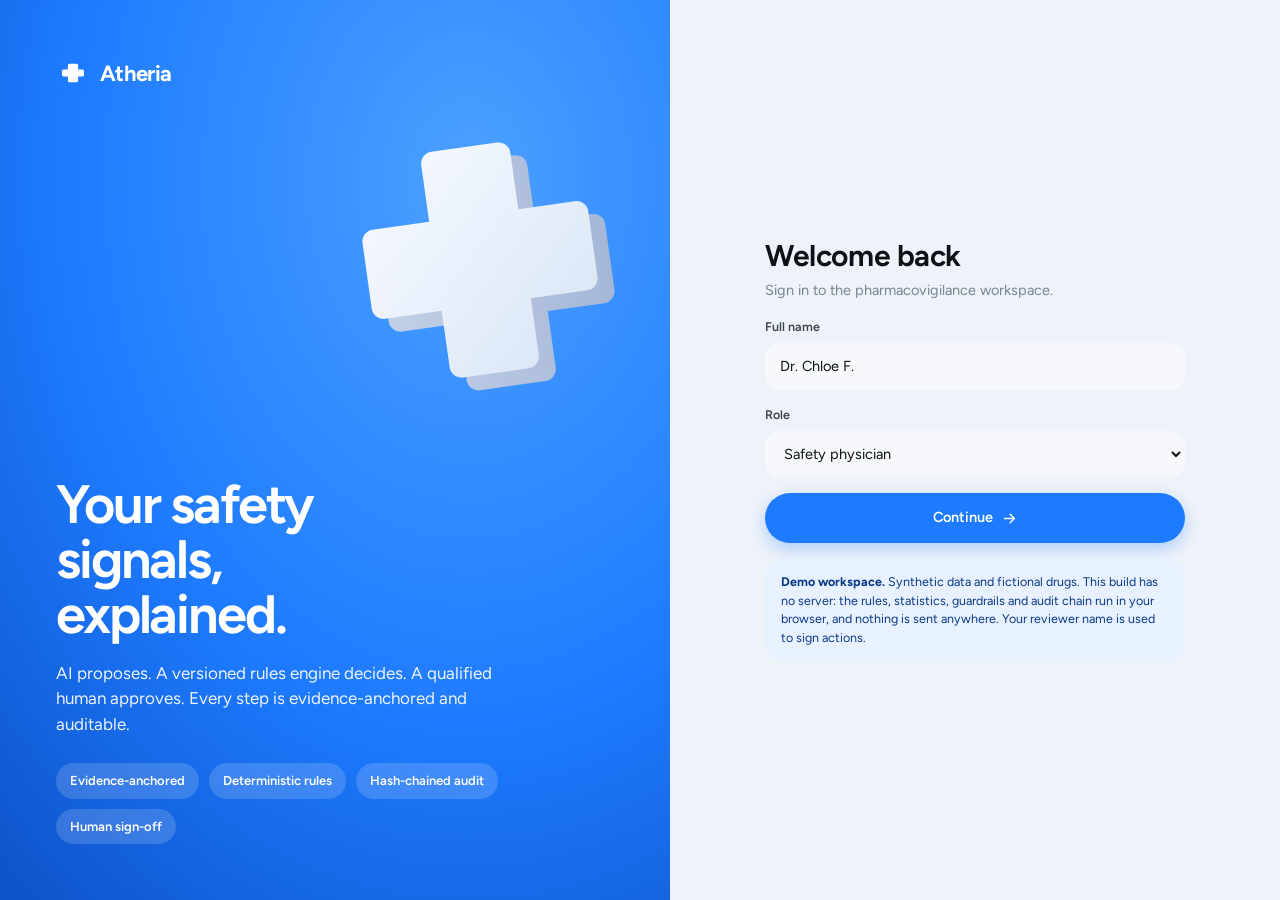
==== atheria-web/index.html @ 3f61b479 "Add files via upload" ====
<!doctype html>
<html lang="en">
<head>
<meta charset="utf-8">
<meta name="viewport" content="width=device-width,initial-scale=1">
<title>Atheria · Pharmacovigilance Intelligence</title>
<meta name="description" content="AI-native pharmacovigilance: ICSR triage and signal investigation where the AI proposes, rules decide and a human approves.">
<link rel="icon" href="data:image/svg+xml,%3Csvg xmlns='http://www.w3.org/2000/svg' viewBox='0 0 40 40'%3E%3Crect width='40' height='40' rx='12' fill='%231E7BFF'/%3E%3Cpath d='M16 9h8a2 2 0 0 1 2 2v5h5a2 2 0 0 1 2 2v4a2 2 0 0 1-2 2h-5v5a2 2 0 0 1-2 2h-8a2 2 0 0 1-2-2v-5H9a2 2 0 0 1-2-2v-4a2 2 0 0 1 2-2h5v-5a2 2 0 0 1 2-2z' fill='%23fff'/%3E%3C/svg%3E">
<link rel="preconnect" href="https://fonts.googleapis.com"><link rel="preconnect" href="https://fonts.gstatic.com" crossorigin>
<link href="https://fonts.googleapis.com/css2?family=Figtree:wght@400;500;600;700&display=swap" rel="stylesheet">
<link rel="stylesheet" href="css/app.css?v=22">
</head>
<body>
<div id="app" aria-live="polite"></div>
<noscript>This application needs JavaScript.</noscript>
<script src="js/data.js?v=22"></script>
<script src="js/meddra_model.js?v=22"></script>
<script src="js/engine.js?v=22"></script>
<script src="js/charts.js?v=22"></script>
<script src="js/core.js?v=22"></script>
<script src="js/views-a.js?v=22"></script>
<script src="js/views-b.js?v=22"></script>
<script src="js/views-simple.js?v=22"></script>
<script>A.start();</script>
</body>
</html>
---- atheria-web/css/app.css ----
/* Atheria web — design system inspired by the healthcare mobile UI: electric blue, soft cards, black pill nav */
:root{
  --blue:#1E7BFF; --blue-2:#0B63E5; --blue-soft:#E8F1FF; --blue-ink:#0A3A85;
  --ink:#0E1116; --ink-2:#3A4150; --mut:#7A8394; --line:#E6EAF1; --bg:#EEF2F9; --card:#fff; --card-2:#F6F8FC;
  --ok:#12A66A; --ok-soft:#E3F7EE; --warn:#E8890C; --warn-soft:#FFF1DC; --bad:#E5483B; --bad-soft:#FDE9E7;
  --violet:#7A5AF8; --violet-soft:#EFEAFF; --teal:#0FA5B8; --teal-soft:#DDF5F8;
  --c-cert:#0E9F6E; --c-prob:#4FC08D; --c-poss:#F5B73B; --c-unl:#E5483B; --c-una:#A5ADBD;
  --r:22px; --r-sm:14px; --sh:0 1px 2px rgba(15,25,50,.04),0 8px 28px rgba(30,60,120,.07);
  --font:'Figtree','Plus Jakarta Sans',ui-sans-serif,system-ui,-apple-system,'Segoe UI',Roboto,sans-serif;
  --mono:ui-monospace,'SF Mono',Menlo,Consolas,monospace;
}
:root[data-theme=dark]{--ink:#EEF2FA;--ink-2:#C2CAD9;--mut:#8D97AB;--line:#262E40;--bg:#0B0F18;--card:#131A28;--card-2:#192236;--blue-soft:#12264A;--blue-ink:#9CC3FF;--ok-soft:#0F3326;--warn-soft:#3A2A0F;--bad-soft:#3A1A17;--violet-soft:#241F4A;--teal-soft:#0D2E35;--sh:0 8px 28px rgba(0,0,0,.35)}
*{box-sizing:border-box;margin:0}
html,body{height:100%}
body{font-family:var(--font);background:var(--bg);color:var(--ink);font-size:14.5px;line-height:1.5;-webkit-font-smoothing:antialiased}
button,input,select,textarea{font:inherit;color:inherit}
a{color:var(--blue);text-decoration:none} a:hover{text-decoration:underline}
h1,h2,h3,h4{font-weight:650;letter-spacing:-.015em;line-height:1.2}
code,.mono{font-family:var(--mono);font-size:.88em}
code{background:var(--card-2);border:1px solid var(--line);padding:1px 6px;border-radius:7px}
.sr{position:absolute;width:1px;height:1px;overflow:hidden;clip:rect(0 0 0 0)}
:focus-visible{outline:2.5px solid var(--blue);outline-offset:2px;border-radius:8px}

/* shell */
.app{display:grid;grid-template-columns:248px 1fr;gap:18px;padding:18px;min-height:100vh}
.side{position:sticky;top:18px;height:calc(100vh - 36px);background:var(--card);border-radius:28px;box-shadow:var(--sh);padding:20px 14px;display:flex;flex-direction:column}
.brand{display:flex;align-items:center;gap:10px;padding:2px 10px 18px;font-size:21px;font-weight:700;letter-spacing:-.03em}
.brand small{font-size:10px;font-weight:700;color:var(--blue);background:var(--blue-soft);padding:2px 7px;border-radius:99px;letter-spacing:.04em}
.nav{display:flex;flex-direction:column;gap:3px;overflow:auto;flex:1}
.nav .grp{font-size:11px;text-transform:uppercase;letter-spacing:.08em;color:var(--mut);font-weight:650;padding:14px 12px 5px}
.nav a{display:flex;align-items:center;gap:11px;padding:10px 12px;border-radius:999px;color:var(--ink-2);font-weight:550;text-decoration:none;transition:.15s}
.nav a svg{width:19px;height:19px;flex:none;stroke:currentColor;fill:none;stroke-width:1.8;stroke-linecap:round;stroke-linejoin:round}
.nav a:hover{background:var(--card-2)}
.nav a.on{background:#0E1116;color:#fff;box-shadow:0 6px 16px rgba(14,17,22,.25)}
:root[data-theme=dark] .nav a.on{background:var(--blue);}
.nav .cnt{margin-left:auto;font-size:11px;background:var(--blue);color:#fff;border-radius:99px;padding:1px 7px;font-weight:700}
.nav a.on .cnt{background:#fff;color:#0E1116}
.me{margin-top:10px;border-top:1px solid var(--line);padding:14px 8px 2px;display:flex;align-items:center;gap:10px}
.av{width:38px;height:38px;border-radius:50%;background:linear-gradient(135deg,#6FB0FF,#1E7BFF);color:#fff;display:grid;place-items:center;font-weight:700;flex:none}
.me b{display:block;font-size:13.5px}.me span{font-size:12px;color:var(--mut)}
.main{min-width:0;padding:6px 6px 60px}
.top{display:flex;align-items:flex-start;justify-content:space-between;gap:16px;margin:4px 0 22px;flex-wrap:wrap}
.top h1{font-size:34px;letter-spacing:-.03em}
.top p{color:var(--mut);margin-top:6px;max-width:70ch}
.top .acts{display:flex;gap:10px;align-items:center;flex-wrap:wrap}
.crumbs{font-size:13px;color:var(--mut);margin-bottom:8px}.crumbs a{color:var(--mut)}.crumbs a:hover{color:var(--blue)}
.iconbtn{width:46px;height:46px;border-radius:50%;background:var(--card);border:1px solid var(--line);display:grid;place-items:center;cursor:pointer;box-shadow:var(--sh)}
.iconbtn svg{width:20px;height:20px;stroke:var(--ink);fill:none;stroke-width:1.8;stroke-linecap:round}

/* surfaces */
.card{background:var(--card);border-radius:var(--r);box-shadow:var(--sh);padding:22px}
.card.flat{box-shadow:none;border:1px solid var(--line)}
.card h3{font-size:17px}.card .sub{color:var(--mut);font-size:13px;margin-top:3px}
.card .hd{display:flex;justify-content:space-between;align-items:flex-start;gap:12px;margin-bottom:16px}
.grid{display:grid;gap:18px}.g2{grid-template-columns:repeat(2,minmax(0,1fr))}.g3{grid-template-columns:repeat(3,minmax(0,1fr))}.g4{grid-template-columns:repeat(4,minmax(0,1fr))}
.g-7-5{grid-template-columns:minmax(0,7fr) minmax(0,5fr)}.g-5-7{grid-template-columns:minmax(0,5fr) minmax(0,7fr)}.g-8-4{grid-template-columns:minmax(0,8fr) minmax(0,4fr)}
.mt{margin-top:18px}.row{display:flex;gap:10px;align-items:center;flex-wrap:wrap}.sp{flex:1}
.hero{background:radial-gradient(120% 140% at 85% 0%,#4CA0FF 0%,#1E7BFF 45%,#0B52D1 100%);color:#fff;border-radius:30px;padding:30px 32px;position:relative;overflow:hidden;min-height:210px;display:flex;align-items:center;justify-content:space-between;gap:20px}
.hero h2{font-size:34px;letter-spacing:-.03em;max-width:15ch}.hero p{opacity:.9;margin-top:10px;max-width:46ch}
.hero .cross{width:200px;height:200px;flex:none;filter:drop-shadow(0 22px 24px rgba(0,30,110,.35));margin-right:10px}
.hero::before{content:"";position:absolute;right:-60px;top:-60px;width:360px;height:360px;border-radius:50%;background:rgba(255,255,255,.08)}
.hero::after{content:"";position:absolute;right:30px;top:30px;width:220px;height:220px;border-radius:50%;background:rgba(255,255,255,.07)}
.hero>*{position:relative;z-index:1}

/* controls */
.btn{display:inline-flex;align-items:center;gap:8px;border:0;border-radius:999px;padding:11px 20px;font-weight:600;cursor:pointer;background:var(--blue);color:#fff;transition:.15s;text-decoration:none;box-shadow:0 6px 16px rgba(30,123,255,.3)}
.btn:hover{background:var(--blue-2);text-decoration:none}.btn:disabled{opacity:.5;cursor:not-allowed;box-shadow:none}
.btn.dark{background:#0E1116;color:#fff;box-shadow:0 6px 16px rgba(14,17,22,.25)}
.btn.ghost{background:var(--card);color:var(--ink);border:1px solid var(--line);box-shadow:none}.btn.ghost:hover{background:var(--card-2)}
.btn.white{background:#fff;color:var(--ink);box-shadow:none}
.btn.sm{padding:7px 14px;font-size:13px}.btn.danger{background:var(--bad);box-shadow:none}
.btn svg{width:17px;height:17px;stroke:currentColor;fill:none;stroke-width:2;stroke-linecap:round;stroke-linejoin:round}
.chip{display:inline-flex;align-items:center;gap:6px;border-radius:999px;padding:7px 14px;font-weight:550;font-size:13px;background:var(--card);border:1px solid var(--line);cursor:pointer;color:var(--ink-2);transition:.15s}
.chip:hover{border-color:var(--blue);color:var(--blue)}.chip.on{background:var(--blue);color:#fff;border-color:var(--blue)}
.field{display:flex;flex-direction:column;gap:6px}.field label{font-size:12.5px;font-weight:600;color:var(--ink-2)}
.field input,.field select,.field textarea,.input{background:var(--card-2);border:1.5px solid transparent;border-radius:14px;padding:12px 14px;outline:none;transition:.15s;width:100%}
.field input:focus,.field select:focus,.field textarea:focus,.input:focus{border-color:var(--blue);background:var(--card)}
textarea{resize:vertical;min-height:110px}
.badge{display:inline-flex;align-items:center;gap:5px;border-radius:999px;padding:3px 10px;font-size:12px;font-weight:650;white-space:nowrap}
.badge svg{width:13px;height:13px;flex:none;stroke:currentColor;fill:none;stroke-width:2;stroke-linecap:round;stroke-linejoin:round}
.b-ok{background:var(--ok-soft);color:var(--ok)}.b-warn{background:var(--warn-soft);color:var(--warn)}.b-bad{background:var(--bad-soft);color:var(--bad)}.b-info{background:var(--blue-soft);color:var(--blue)}.b-mut{background:var(--card-2);color:var(--mut)}.b-vio{background:var(--violet-soft);color:var(--violet)}.b-teal{background:var(--teal-soft);color:var(--teal)}
.dot{width:9px;height:9px;border-radius:50%;display:inline-block;flex:none}
.seg{display:inline-flex;background:var(--card-2);border-radius:999px;padding:4px;gap:2px}
.seg button{display:inline-flex;align-items:center;gap:6px;border:0;background:none;border-radius:999px;padding:7px 15px;font-weight:600;color:var(--mut);cursor:pointer;font-size:13px}.seg button.on{background:var(--card);color:var(--ink);box-shadow:0 2px 8px rgba(0,0,0,.08)}
.seg button svg{stroke:currentColor;fill:none;stroke-width:2;flex:none}

/* KPI */
.kpi{position:relative;overflow:hidden}.kpi .lb{font-size:13px;color:var(--mut);font-weight:550}.kpi .v{font-size:36px;font-weight:700;letter-spacing:-.03em;margin:4px 0 2px;font-variant-numeric:tabular-nums}.kpi .ft{font-size:12.5px;color:var(--mut)}
.kpi .ico{position:absolute;right:16px;top:16px;width:40px;height:40px;border-radius:14px;display:grid;place-items:center}
.kpi .ico svg{width:20px;height:20px;stroke:currentColor;fill:none;stroke-width:1.9;stroke-linecap:round;stroke-linejoin:round}
.kpi .spark{position:absolute;right:0;bottom:0;opacity:.9}
.kpi.tab{cursor:pointer;text-align:left;border:none;font:inherit;color:inherit;width:100%;background:var(--card);border-radius:var(--r);transition:box-shadow .15s,transform .1s;box-shadow:var(--sh)}
.kpi.tab:hover{transform:translateY(-1px)}
.kpi.tab.on{box-shadow:0 0 0 2.5px var(--blue),var(--sh)}
.kpi.tab .arrow{position:absolute;right:16px;bottom:16px;opacity:.5;width:16px;height:16px;stroke:var(--mut);fill:none;stroke-width:2}
/* lists */
.list{display:flex;flex-direction:column;gap:10px}
.item{display:block;background:var(--card-2);border-radius:18px;padding:14px 16px;cursor:pointer;border:1.5px solid transparent;transition:.15s;color:inherit;text-decoration:none}
.item:hover{border-color:var(--blue-soft);background:var(--card);box-shadow:var(--sh);text-decoration:none}.item.sel{border-color:var(--blue);background:var(--card)}
.item .t{font-size:13.5px;color:var(--ink);display:-webkit-box;-webkit-line-clamp:2;-webkit-box-orient:vertical;overflow:hidden;margin-top:6px}
.item .m{font-size:12px;color:var(--mut);margin-top:6px;display:flex;gap:10px;align-items:center;flex-wrap:wrap}
table{width:100%;border-collapse:collapse}th{font-size:12px;text-transform:uppercase;letter-spacing:.06em;color:var(--mut);text-align:left;padding:10px 12px;font-weight:650;white-space:nowrap}
td{padding:12px;border-top:1px solid var(--line);vertical-align:middle}tr.click{cursor:pointer}tr.click:hover td{background:var(--card-2)}
.num{font-variant-numeric:tabular-nums;text-align:right}
.scroll{overflow:auto}
/* source text + highlight */
.src{background:var(--card-2);border-radius:16px;padding:16px 18px;line-height:1.85;white-space:pre-wrap;font-size:14.5px}
mark{border-radius:6px;padding:2px 3px;color:inherit;cursor:pointer;box-decoration-break:clone;-webkit-box-decoration-break:clone}
mark.h-onset{background:#CFE3FF}mark.h-temporal{background:#CFE3FF}mark.h-dech{background:#C9F0DD}mark.h-rech{background:#B8E8F0}mark.h-alt{background:#FFD9A8}mark.h-exc{background:#E3E7EF}
mark.h-patient{background:#E0D6FF}mark.h-reporter{background:#CFE3FF}mark.h-product{background:#C9F0DD}mark.h-ae{background:#FFD3CE}
mark.h-med{background:#FFEFA8}
mark.flash{outline:3px solid var(--blue);animation:fl 1.4s}@keyframes fl{0%,60%{outline-color:var(--blue)}100%{outline-color:transparent}}
:root[data-theme=dark] mark{color:#0E1116}
.legend{display:flex;gap:14px;flex-wrap:wrap;font-size:12.5px;color:var(--ink-2)}.legend i{display:inline-block;width:11px;height:11px;border-radius:4px;margin-right:6px;vertical-align:-1px}
/* criteria */
.crit{display:flex;gap:12px;align-items:flex-start;background:var(--card-2);border-radius:16px;padding:14px}
.crit .ic{width:36px;height:36px;border-radius:12px;display:grid;place-items:center;flex:none;font-weight:800}
.crit.y .ic{background:var(--ok-soft);color:var(--ok)}.crit.n .ic{background:var(--bad-soft);color:var(--bad)}
.crit .q{font-size:13px;color:var(--ink-2);margin-top:4px;cursor:pointer;border-left:3px solid var(--blue-soft);padding-left:9px}.crit .q:hover{border-color:var(--blue)}
.fact{background:var(--card-2);border-radius:18px;padding:16px}.fact .k{font-size:12px;text-transform:uppercase;letter-spacing:.06em;color:var(--mut);font-weight:650}.fact .val{font-size:22px;font-weight:700;margin:4px 0}
.fact .q{font-size:13px;color:var(--ink-2);border-left:3px solid var(--blue);padding-left:9px;margin-top:8px;cursor:pointer}
.bar{height:9px;border-radius:99px;background:var(--card-2);overflow:hidden}.bar>i{display:block;height:100%;border-radius:99px;background:var(--blue)}
.callout{border-radius:18px;padding:14px 16px;font-size:13.5px}.callout.info{background:var(--blue-soft);color:var(--blue-ink)}.callout.warn{background:var(--warn-soft);color:#8A4E00}.callout.ok{background:var(--ok-soft);color:#0B6B43}.callout.bad{background:var(--bad-soft);color:#9A2A20}
:root[data-theme=dark] .callout.warn{color:#FFC983}:root[data-theme=dark] .callout.ok{color:#8BE3B9}:root[data-theme=dark] .callout.bad{color:#FFB2AB}
.empty{text-align:center;padding:34px 10px;color:var(--mut)}.empty b{display:block;color:var(--ink);font-size:16px;margin-bottom:4px}
/* chart bits */
svg text{font-family:var(--font)}
.chart{width:100%;height:auto;display:block;overflow:visible}
.ax{fill:var(--mut);font-size:11px}.axl{stroke:var(--line)}
.tip{position:fixed;z-index:99;background:#0E1116;color:#fff;border-radius:12px;padding:8px 12px;font-size:12.5px;pointer-events:none;box-shadow:0 10px 30px rgba(0,0,0,.3);max-width:260px}
/* flow / pipeline */
.flow{display:flex;gap:0;align-items:stretch;flex-wrap:wrap}
.flow .st{flex:1;min-width:150px;background:var(--card-2);border-radius:18px;padding:14px 16px;position:relative;margin-right:22px}
.flow .st:last-child{margin-right:0}
.flow .st::after{content:"";position:absolute;right:-17px;top:50%;width:12px;height:12px;border-top:2.5px solid var(--blue);border-right:2.5px solid var(--blue);transform:translateY(-50%) rotate(45deg)}
.flow .st:last-child::after{display:none}
.flow .st b{display:block;font-size:13.5px}.flow .st span{font-size:12px;color:var(--mut)}
.flow .st .who{display:inline-block;margin-bottom:8px}
.flow .st.on{background:var(--blue-soft)}.flow .st.done{background:var(--ok-soft)}
.steps{display:flex;gap:8px;flex-wrap:wrap}.steps .s{flex:1;min-width:120px;padding:10px 12px;border-radius:14px;background:var(--card-2);font-size:12.5px;color:var(--mut);font-weight:600;position:relative;overflow:hidden}
.steps .s.on{color:var(--blue);background:var(--blue-soft)}.steps .s.done{color:var(--ok);background:var(--ok-soft)}
.chain{display:flex;gap:6px;flex-wrap:wrap;margin-top:6px}.chain i{width:16px;height:16px;border-radius:5px;background:var(--ok);display:block;transition:.25s;cursor:default}.chain i.bad{background:var(--bad)}.chain i.pend{background:var(--line)}.chain i.new{background:var(--blue)}
.tl{position:relative;padding-left:26px}.tl::before{content:"";position:absolute;left:8px;top:6px;bottom:6px;width:2px;background:var(--line)}
.tl .e{position:relative;padding:0 0 16px}.tl .e::before{content:"";position:absolute;left:-23px;top:5px;width:12px;height:12px;border-radius:50%;background:var(--blue);border:3px solid var(--card)}
.tl .e.ok::before{background:var(--ok)}.tl .e.w::before{background:var(--warn)}.tl .e.h::before{background:var(--violet)}
.drop{border:2px dashed var(--line);border-radius:18px;padding:22px;text-align:center;color:var(--mut)}
.toast{position:fixed;bottom:24px;left:50%;transform:translateX(-50%);background:#0E1116;color:#fff;padding:12px 20px;border-radius:999px;z-index:100;font-weight:550;box-shadow:0 14px 40px rgba(0,0,0,.35);animation:up .25s}
@keyframes up{from{opacity:0;transform:translate(-50%,12px)}}
.spin{width:18px;height:18px;border:3px solid rgba(255,255,255,.4);border-top-color:#fff;border-radius:50%;animation:sp .7s linear infinite;display:inline-block}.spin.b{border-color:var(--blue-soft);border-top-color:var(--blue)}@keyframes sp{to{transform:rotate(360deg)}}
.fade{animation:fd .25s}@keyframes fd{from{opacity:0;transform:translateY(6px)}}
.sticky-r{position:sticky;top:18px;align-self:start}
.help{display:inline-grid;place-items:center;width:17px;height:17px;border-radius:50%;background:var(--card-2);color:var(--mut);font-size:11px;font-weight:700;cursor:help;border:1px solid var(--line)}
details.card summary{cursor:pointer;font-weight:650;list-style:none}details.card summary::-webkit-details-marker{display:none}
.lock{display:flex;align-items:center;gap:8px;font-size:12px;color:var(--mut);margin-top:10px}
/* login */
.login{min-height:100vh;display:grid;grid-template-columns:1.1fr 1fr}
.login .l{background:radial-gradient(120% 120% at 70% 20%,#4CA0FF,#1E7BFF 50%,#0846B8);color:#fff;padding:56px;display:flex;flex-direction:column;justify-content:space-between;position:relative;overflow:hidden}
.login .l h1{font-size:54px;letter-spacing:-.04em;max-width:11ch;line-height:1.02}
.login .r{display:grid;place-items:center;padding:30px}.login form{width:min(420px,100%);display:flex;flex-direction:column;gap:16px}
.login .pillrow{display:flex;gap:10px;flex-wrap:wrap}.login .pillrow span{background:rgba(255,255,255,.16);border-radius:99px;padding:8px 14px;font-weight:600;font-size:13px;backdrop-filter:blur(6px)}
/* responsive */
@media (max-width:1100px){.g4{grid-template-columns:repeat(2,1fr)}.g-7-5,.g-5-7,.g-8-4{grid-template-columns:1fr}.g3{grid-template-columns:1fr 1fr}}
@media (max-width:860px){.app{grid-template-columns:1fr;padding:12px}.side{position:fixed;left:12px;right:12px;bottom:12px;top:auto;height:auto;flex-direction:row;padding:8px;border-radius:999px;z-index:50;background:#0E1116}
 .side .brand,.side .me,.nav .grp{display:none}.nav{flex-direction:row;justify-content:space-around;overflow:visible}.nav a{padding:10px;color:#9AA3B5}.nav a span{display:none}.nav a.on{background:#fff;color:#0E1116}.nav a.on span{display:inline}
 .nav a.hm{display:none}.g2,.g3,.g4{grid-template-columns:1fr}.top h1{font-size:27px}.hero .cross{display:none}.login{grid-template-columns:1fr}.login .l{display:none}.main{padding-bottom:110px}}
@media (prefers-reduced-motion:reduce){*{animation:none!important;transition:none!important}}
@media print{.side,.acts,.btn{display:none!important}.app{display:block}}

/* simple mode */
.kid{display:flex;gap:14px;align-items:center;background:#FFF7D6;color:#5C4500;border-radius:22px;padding:14px 20px;margin-bottom:18px;font-size:16px;font-weight:550}
.kid .em{font-size:34px;line-height:1}
:root[data-theme=dark] .kid{background:#3A3210;color:#FFE9A0}
.pd{display:inline-grid;place-items:center;width:30px;height:30px;border-radius:50%;margin:3px;font-size:15px;color:#fff;text-decoration:none;font-weight:700;transition:.15s}.pd:hover{transform:scale(1.25);text-decoration:none}
.pd.s{width:18px;height:18px;margin:2px;font-size:0}
.big{font-size:30px;font-weight:750;letter-spacing:-.03em;line-height:1.15}
.verdict{border-radius:26px;padding:26px 28px;color:#fff;display:flex;gap:20px;align-items:center}
.verdict .em{font-size:64px;line-height:1}.verdict.g{background:linear-gradient(135deg,#17B978,#0E9F6E)}.verdict.r{background:linear-gradient(135deg,#F0645A,#D63A2E)}.verdict.y{background:linear-gradient(135deg,#F7B63B,#E8890C)}.verdict.n{background:linear-gradient(135deg,#9AA4B8,#6F7A90)}
.steps5{display:grid;grid-template-columns:repeat(5,1fr);gap:12px}.steps5 .s5{background:var(--card-2);border-radius:22px;padding:18px 12px;text-align:center}.steps5 .s5 .em{font-size:40px}.steps5 .s5 b{display:block;margin-top:6px;font-size:16px}.steps5 .s5 span{font-size:13px;color:var(--mut)}
.scard{display:flex;gap:16px;align-items:center;background:var(--card-2);border-radius:22px;padding:16px 18px;text-decoration:none;color:inherit;border:2px solid transparent;transition:.15s}.scard:hover{border-color:var(--blue);text-decoration:none;background:var(--card)}.scard .em{font-size:42px}
.ruler{height:34px;border-radius:99px;background:var(--card-2);overflow:hidden;position:relative}.ruler i{display:flex;align-items:center;height:100%;padding-left:14px;color:#fff;font-weight:700;border-radius:99px;min-width:48px}
.check{display:flex;gap:14px;align-items:flex-start;padding:14px 16px;border-radius:18px;background:var(--card-2)}.check .tick{width:32px;height:32px;border-radius:50%;display:grid;place-items:center;flex:none;font-weight:800;color:#fff}.check.ok .tick{background:var(--ok)}.check.warn .tick{background:var(--warn)}
@media (max-width:860px){.steps5{grid-template-columns:1fr 1fr}.verdict{flex-direction:column;text-align:center}}
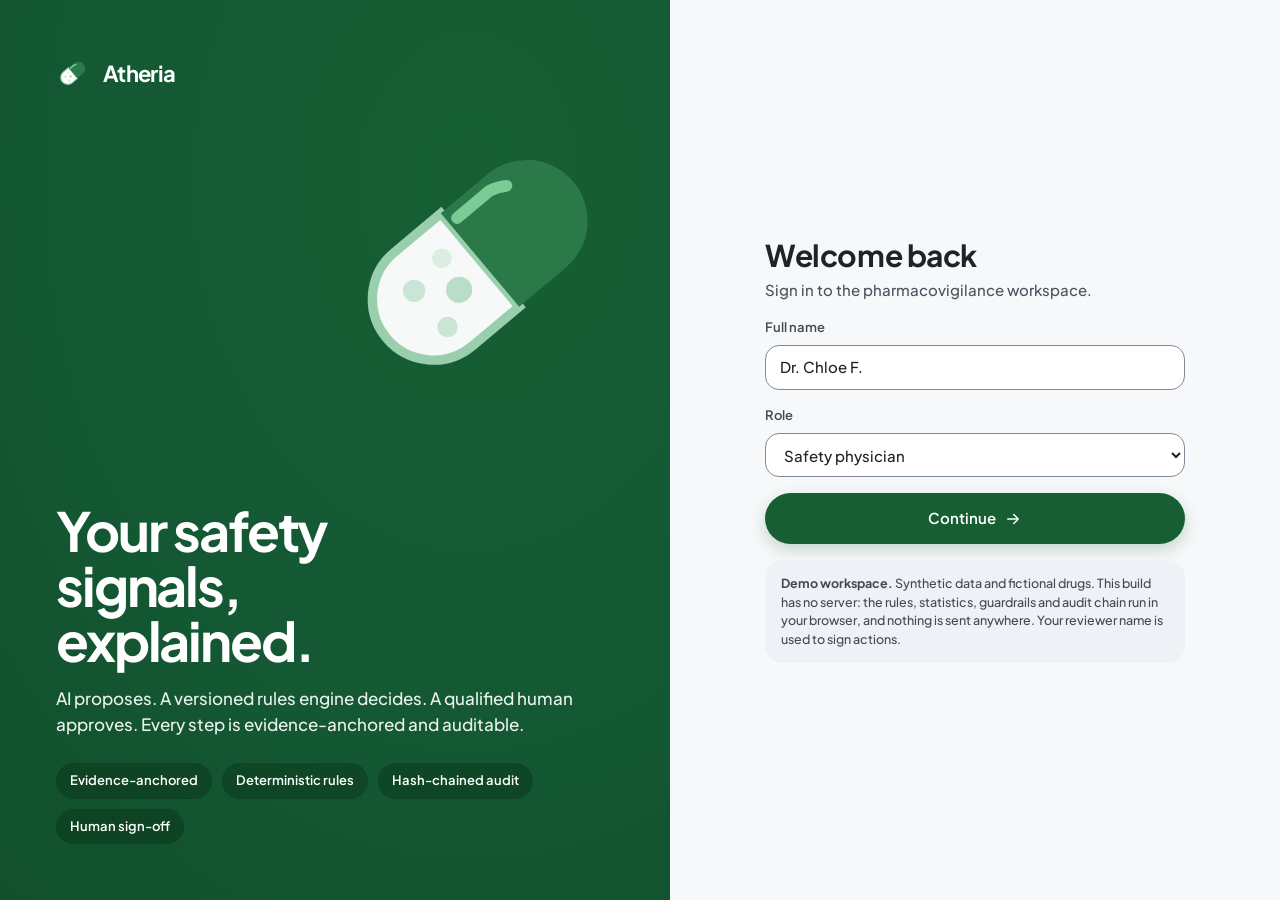
==== commit e3df6ba8: "Add files via upload" ====
--- a/atheria-web/index.html
+++ b/atheria-web/index.html
@@ -5,22 +5,22 @@
 <meta name="viewport" content="width=device-width,initial-scale=1">
 <title>Atheria · Pharmacovigilance Intelligence</title>
 <meta name="description" content="AI-native pharmacovigilance: ICSR triage and signal investigation where the AI proposes, rules decide and a human approves.">
-<link rel="icon" href="data:image/svg+xml,%3Csvg xmlns='http://www.w3.org/2000/svg' viewBox='0 0 40 40'%3E%3Crect width='40' height='40' rx='12' fill='%231E7BFF'/%3E%3Cpath d='M16 9h8a2 2 0 0 1 2 2v5h5a2 2 0 0 1 2 2v4a2 2 0 0 1-2 2h-5v5a2 2 0 0 1-2 2h-8a2 2 0 0 1-2-2v-5H9a2 2 0 0 1-2-2v-4a2 2 0 0 1 2-2h5v-5a2 2 0 0 1 2-2z' fill='%23fff'/%3E%3C/svg%3E">
+<link rel="icon" href="data:image/svg+xml,%3Csvg xmlns='http://www.w3.org/2000/svg' viewBox='0 0 64 64'%3E%3Cg transform='rotate(-40 32 32)'%3E%3Cpath d='M32 19H19a13 13 0 000 26h13z' fill='%23fff' stroke='%239fd3b1' stroke-width='2'/%3E%3Cpath d='M32 19h13a13 13 0 010 26H32z' fill='%232c7a49'/%3E%3C/g%3E%3C/svg%3E">
 <link rel="preconnect" href="https://fonts.googleapis.com"><link rel="preconnect" href="https://fonts.gstatic.com" crossorigin>
-<link href="https://fonts.googleapis.com/css2?family=Figtree:wght@400;500;600;700&display=swap" rel="stylesheet">
-<link rel="stylesheet" href="css/app.css?v=22">
+<link href="https://fonts.googleapis.com/css2?family=Plus+Jakarta+Sans:wght@400;500;600;700;800&display=swap" rel="stylesheet">
+<link rel="stylesheet" href="css/app.css?v=59">
 </head>
 <body>
 <div id="app" aria-live="polite"></div>
 <noscript>This application needs JavaScript.</noscript>
-<script src="js/data.js?v=22"></script>
-<script src="js/meddra_model.js?v=22"></script>
-<script src="js/engine.js?v=22"></script>
-<script src="js/charts.js?v=22"></script>
-<script src="js/core.js?v=22"></script>
-<script src="js/views-a.js?v=22"></script>
-<script src="js/views-b.js?v=22"></script>
-<script src="js/views-simple.js?v=22"></script>
+<script src="js/data.js?v=59"></script>
+<script src="js/meddra_model.js?v=59"></script>
+<script src="js/engine.js?v=59"></script>
+<script src="js/charts.js?v=59"></script>
+<script src="js/core.js?v=59"></script>
+<script src="js/views-a.js?v=59"></script>
+<script src="js/views-b.js?v=59"></script>
+<script src="js/views-simple.js?v=59"></script>
 <script>A.start();</script>
 </body>
 </html>
--- a/atheria-web/css/app.css
+++ b/atheria-web/css/app.css
@@ -1,133 +1,185 @@
-/* Atheria web — design system inspired by the healthcare mobile UI: electric blue, soft cards, black pill nav */
+/* Atheria web — design layer from design-guidelines/DESIGN-GUIDELINES.md: green = people, rules and non-AI; violet = AI only.
+   Variable names are Atheria's own; only their values follow the guideline tokens. */
 :root{
-  --blue:#1E7BFF; --blue-2:#0B63E5; --blue-soft:#E8F1FF; --blue-ink:#0A3A85;
-  --ink:#0E1116; --ink-2:#3A4150; --mut:#7A8394; --line:#E6EAF1; --bg:#EEF2F9; --card:#fff; --card-2:#F6F8FC;
-  --ok:#12A66A; --ok-soft:#E3F7EE; --warn:#E8890C; --warn-soft:#FFF1DC; --bad:#E5483B; --bad-soft:#FDE9E7;
-  --violet:#7A5AF8; --violet-soft:#EFEAFF; --teal:#0FA5B8; --teal-soft:#DDF5F8;
-  --c-cert:#0E9F6E; --c-prob:#4FC08D; --c-poss:#F5B73B; --c-unl:#E5483B; --c-una:#A5ADBD;
-  --r:22px; --r-sm:14px; --sh:0 1px 2px rgba(15,25,50,.04),0 8px 28px rgba(30,60,120,.07);
-  --font:'Figtree','Plus Jakarta Sans',ui-sans-serif,system-ui,-apple-system,'Segoe UI',Roboto,sans-serif;
+  --blue:#175f33; --blue-2:#104e28; --on-blue:#fff; --blue-soft:#dcf1e3; --blue-ink:#104e28;
+  --ink:#1f2328; --ink-2:#424a53; --mut:#4b535d; --line:#d1d9e0; --border:#818b98; --bg:#f6f8fa; --bg-2:#f6f8fa; --card:#fff; --card-2:#f6f8fa;
+  /* role colours: green = success, yellow = inconclusive, red = adverse, violet = AI. Bright value for marks and fills, -ink for text (AAA) */
+  --ok:#1a7f37; --ok-ink:#104e28; --ok-soft:#dafbe1;--ok-bar:#4ac26b; --warn:#b58407; --warn-ink:#6a4400; --warn-soft:#fff8c5; --bad:#cf222e; --bad-ink:#8e0e1c; --bad-soft:#ffebe9;
+  --violet:#4b2fb0; --violet-ink:#4b2fb0; --violet-soft:#efebff; --ai-grad:linear-gradient(135deg,#5b34d1,#4b2fb0); --teal:#0b5059; --teal-ink:#0b5059; --teal-soft:#e3f4f5; --slate:#4a5a70; --slate-ink:#3a4656; --slate-soft:#eef1f5;
+  --accent:#4fb36b; /* decoration only: fills and glows, never text */
+  /* causality (WHO-UMC): drug-caused = adverse red, uncertain = yellow, unlikely = neutral. --c-una stays the plain neutral grey */
+  --c-cert:#cf222e; --c-prob:#e5534b; --c-poss:#b58407; --c-unas:#9a6700; --c-unl:#818b98; --c-una:#A5ADBD;
+  --r:26px; --r-sm:14px; --sh:0 1px 2px rgba(31,35,40,.04),0 1px 0 rgba(31,35,40,.02),0 8px 24px rgba(66,74,83,.06);
+  --gap:21px; --pad:21px; --margin:34px;
+  --font:'Plus Jakarta Sans',ui-sans-serif,system-ui,-apple-system,'Segoe UI',Roboto,sans-serif;
   --mono:ui-monospace,'SF Mono',Menlo,Consolas,monospace;
 }
-:root[data-theme=dark]{--ink:#EEF2FA;--ink-2:#C2CAD9;--mut:#8D97AB;--line:#262E40;--bg:#0B0F18;--card:#131A28;--card-2:#192236;--blue-soft:#12264A;--blue-ink:#9CC3FF;--ok-soft:#0F3326;--warn-soft:#3A2A0F;--bad-soft:#3A1A17;--violet-soft:#241F4A;--teal-soft:#0D2E35;--sh:0 8px 28px rgba(0,0,0,.35)}
+:root[data-theme=dark]{--blue:#9fe0b5;--blue-2:#bdebcc;--on-blue:#0d1117;--ink:#e6edf3;--ink-2:#c9d1d9;--mut:#b1bac4;--line:#30363d;--border:#656c76;--bg:#0d1117;--bg-2:#0d1117;--card:#161b22;--card-2:#21262d;--blue-soft:#163a25;--blue-ink:#9fe0b5;--ok:#3fb950;--ok-ink:#7ee2a0;--ok-soft:#12261e;--ok-bar:#2ea043;--warn:#d29922;--warn-ink:#f2cc60;--warn-soft:#2e2410;--bad:#f85149;--bad-ink:#ffa198;--bad-soft:#3a1a1d;--violet:#c9bcff;--violet-ink:#c9bcff;--violet-soft:#241f4a;--teal:#7fd6df;--teal-ink:#7fd6df;--c-cert:#f85149;--c-prob:#ff7b72;--c-poss:#d29922;--c-unas:#bb8009;--c-unl:#8b949e;--teal-soft:#0d2e35;--slate:#b7c3d6;--slate-ink:#b7c3d6;--slate-soft:#21262d;--sh:0 8px 28px rgba(0,0,0,.35)}
+@media (max-width:1099px){:root{--margin:21px}}
+@media (max-width:599px){:root{--gap:13px}}
 *{box-sizing:border-box;margin:0}
 html,body{height:100%}
-body{font-family:var(--font);background:var(--bg);color:var(--ink);font-size:14.5px;line-height:1.5;-webkit-font-smoothing:antialiased}
+body{font-family:var(--font);background:var(--bg);color:var(--ink);font-size:15px;font-weight:500;line-height:1.5;-webkit-font-smoothing:antialiased}
 button,input,select,textarea{font:inherit;color:inherit}
-a{color:var(--blue);text-decoration:none} a:hover{text-decoration:underline}
-h1,h2,h3,h4{font-weight:650;letter-spacing:-.015em;line-height:1.2}
+a{color:var(--blue-ink);text-decoration:none;text-underline-offset:3px} a:hover{text-decoration:underline}
+h1,h2,h3,h4{font-weight:700;letter-spacing:-.015em;line-height:1.2}
 code,.mono{font-family:var(--mono);font-size:.88em}
 code{background:var(--card-2);border:1px solid var(--line);padding:1px 6px;border-radius:7px}
 .sr{position:absolute;width:1px;height:1px;overflow:hidden;clip:rect(0 0 0 0)}
-:focus-visible{outline:2.5px solid var(--blue);outline-offset:2px;border-radius:8px}
+:focus-visible{outline:3px solid var(--blue);outline-offset:3px;border-radius:10px}
 
 /* shell */
-.app{display:grid;grid-template-columns:248px 1fr;gap:18px;padding:18px;min-height:100vh}
-.side{position:sticky;top:18px;height:calc(100vh - 36px);background:var(--card);border-radius:28px;box-shadow:var(--sh);padding:20px 14px;display:flex;flex-direction:column}
-.brand{display:flex;align-items:center;gap:10px;padding:2px 10px 18px;font-size:21px;font-weight:700;letter-spacing:-.03em}
-.brand small{font-size:10px;font-weight:700;color:var(--blue);background:var(--blue-soft);padding:2px 7px;border-radius:99px;letter-spacing:.04em}
-.nav{display:flex;flex-direction:column;gap:3px;overflow:auto;flex:1}
-.nav .grp{font-size:11px;text-transform:uppercase;letter-spacing:.08em;color:var(--mut);font-weight:650;padding:14px 12px 5px}
-.nav a{display:flex;align-items:center;gap:11px;padding:10px 12px;border-radius:999px;color:var(--ink-2);font-weight:550;text-decoration:none;transition:.15s}
-.nav a svg{width:19px;height:19px;flex:none;stroke:currentColor;fill:none;stroke-width:1.8;stroke-linecap:round;stroke-linejoin:round}
-.nav a:hover{background:var(--card-2)}
-.nav a.on{background:#0E1116;color:#fff;box-shadow:0 6px 16px rgba(14,17,22,.25)}
-:root[data-theme=dark] .nav a.on{background:var(--blue);}
-.nav .cnt{margin-left:auto;font-size:11px;background:var(--blue);color:#fff;border-radius:99px;padding:1px 7px;font-weight:700}
-.nav a.on .cnt{background:#fff;color:#0E1116}
-.me{margin-top:10px;border-top:1px solid var(--line);padding:14px 8px 2px;display:flex;align-items:center;gap:10px}
-.av{width:38px;height:38px;border-radius:50%;background:linear-gradient(135deg,#6FB0FF,#1E7BFF);color:#fff;display:grid;place-items:center;font-weight:700;flex:none}
-.me b{display:block;font-size:13.5px}.me span{font-size:12px;color:var(--mut)}
-.main{min-width:0;padding:6px 6px 60px}
-.top{display:flex;align-items:flex-start;justify-content:space-between;gap:16px;margin:4px 0 22px;flex-wrap:wrap}
-.top h1{font-size:34px;letter-spacing:-.03em}
-.top p{color:var(--mut);margin-top:6px;max-width:70ch}
-.top .acts{display:flex;gap:10px;align-items:center;flex-wrap:wrap}
-.crumbs{font-size:13px;color:var(--mut);margin-bottom:8px}.crumbs a{color:var(--mut)}.crumbs a:hover{color:var(--blue)}
-.iconbtn{width:46px;height:46px;border-radius:50%;background:var(--card);border:1px solid var(--line);display:grid;place-items:center;cursor:pointer;box-shadow:var(--sh)}
-.iconbtn svg{width:20px;height:20px;stroke:var(--ink);fill:none;stroke-width:1.8;stroke-linecap:round}
+.app{display:grid;grid-template-columns:248px 1fr;gap:var(--gap);padding:var(--gap) var(--margin);min-height:100vh;max-width:calc(1280px + 248px + var(--gap) + 2 * var(--margin));margin:0 auto}
+.side{position:sticky;top:var(--gap);height:calc(100vh - 2 * var(--gap));background:var(--card);border:1px solid var(--line);border-radius:var(--r);box-shadow:var(--sh);padding:var(--pad) 13px;display:flex;flex-direction:column}
+.brand{display:flex;align-items:center;gap:8px;padding:0 8px 13px;font-size:21px;font-weight:800;letter-spacing:-.03em;min-height:44px}
+.brand small{font-size:12px;font-weight:700;color:var(--blue-ink);background:var(--blue-soft);padding:2px 8px;border-radius:99px;letter-spacing:.04em}
+.nav{display:flex;flex-direction:column;gap:2px;overflow:auto;flex:1}
+.nav .grp{font-size:12px;text-transform:uppercase;letter-spacing:.08em;color:var(--mut);font-weight:700;padding:13px 13px 8px}
+.nav a{display:flex;align-items:center;gap:13px;min-height:44px;padding:8px 13px;border-radius:999px;color:var(--ink-2);font-weight:600;text-decoration:none;transition:background-color .15s,color .15s}
+.nav a svg{width:20px;height:20px;flex:none;stroke:currentColor;fill:none;stroke-width:2;stroke-linecap:round;stroke-linejoin:round}
+.nav a:hover{background:var(--card-2);color:var(--ink)}
+.nav a.on{background:var(--blue);color:var(--on-blue);box-shadow:0 6px 16px rgba(23,95,51,.25)}
+.nav .cnt{margin-left:auto;font-size:12px;background:var(--blue);color:var(--on-blue);border-radius:99px;padding:1px 8px;font-weight:700;font-variant-numeric:tabular-nums}
+.nav a.on .cnt{background:var(--on-blue);color:var(--blue-ink)}
+.me{margin-top:8px;border-top:1px solid var(--line);padding:13px 8px 0;display:flex;align-items:center;gap:8px}
+.av{width:40px;height:40px;border-radius:50%;background:linear-gradient(135deg,#175f33,#104e28);color:#fff;display:grid;place-items:center;font-weight:700;flex:none}
+.me b{display:block;font-size:14px}.me span{font-size:13px;color:var(--mut)}
+.main{min-width:0;padding:0 0 55px}
+.top{display:flex;align-items:flex-start;justify-content:space-between;gap:var(--gap);margin:0 0 34px;flex-wrap:wrap}
+.top h1{font-size:39px;font-weight:800;letter-spacing:-.02em;line-height:1.1}
+.top p{color:var(--ink-2);margin-top:8px;max-width:70ch}
+.top .acts{display:flex;gap:13px;align-items:center;flex-wrap:wrap}
+.crumbs{font-size:13px;color:var(--mut);margin-bottom:8px}.crumbs a{color:var(--mut);text-decoration:underline}.crumbs a:hover{color:var(--blue-ink)}
+.iconbtn{width:46px;height:46px;border-radius:50%;background:var(--card);border:1.5px solid var(--line);display:grid;place-items:center;cursor:pointer;box-shadow:var(--sh);transition:border-color .15s}
+.iconbtn:hover{border-color:var(--border)}
+.iconbtn svg{width:20px;height:20px;stroke:var(--ink);fill:none;stroke-width:2;stroke-linecap:round;stroke-linejoin:round}
 
 /* surfaces */
-.card{background:var(--card);border-radius:var(--r);box-shadow:var(--sh);padding:22px}
+.card{background:var(--card);border:1px solid var(--line);border-radius:var(--r);box-shadow:var(--sh);padding:var(--pad)}
 .card.flat{box-shadow:none;border:1px solid var(--line)}
-.card h3{font-size:17px}.card .sub{color:var(--mut);font-size:13px;margin-top:3px}
-.card .hd{display:flex;justify-content:space-between;align-items:flex-start;gap:12px;margin-bottom:16px}
-.grid{display:grid;gap:18px}.g2{grid-template-columns:repeat(2,minmax(0,1fr))}.g3{grid-template-columns:repeat(3,minmax(0,1fr))}.g4{grid-template-columns:repeat(4,minmax(0,1fr))}
+.card h3{font-size:18px;font-weight:700}.card .sub{color:var(--mut);font-size:13px;margin-top:4px}
+.card .hd{display:flex;justify-content:space-between;align-items:flex-start;gap:13px;margin-bottom:var(--pad)}
+.card h3.ht{display:flex;align-items:center;gap:8px}
+.hico{display:inline-grid;place-items:center;width:32px;height:32px;border-radius:10px;flex:none;background:var(--blue-soft);color:var(--blue-ink)}
+.hico svg{width:18px;height:18px;stroke:currentColor;fill:none;stroke-width:2;stroke-linecap:round;stroke-linejoin:round}
+.hd h3.ht+.sub{padding-left:40px}
+.card .hd>a:not(.btn){display:inline-flex;align-items:center;min-height:44px;margin:-12px 0;font-weight:600;text-decoration:underline;white-space:nowrap}
+.grid{display:grid;gap:var(--gap)}.g2{grid-template-columns:repeat(2,minmax(0,1fr))}.g3{grid-template-columns:repeat(3,minmax(0,1fr))}.g4{grid-template-columns:repeat(4,minmax(0,1fr))}
 .g-7-5{grid-template-columns:minmax(0,7fr) minmax(0,5fr)}.g-5-7{grid-template-columns:minmax(0,5fr) minmax(0,7fr)}.g-8-4{grid-template-columns:minmax(0,8fr) minmax(0,4fr)}
-.mt{margin-top:18px}.row{display:flex;gap:10px;align-items:center;flex-wrap:wrap}.sp{flex:1}
-.hero{background:radial-gradient(120% 140% at 85% 0%,#4CA0FF 0%,#1E7BFF 45%,#0B52D1 100%);color:#fff;border-radius:30px;padding:30px 32px;position:relative;overflow:hidden;min-height:210px;display:flex;align-items:center;justify-content:space-between;gap:20px}
-.hero h2{font-size:34px;letter-spacing:-.03em;max-width:15ch}.hero p{opacity:.9;margin-top:10px;max-width:46ch}
-.hero .cross{width:200px;height:200px;flex:none;filter:drop-shadow(0 22px 24px rgba(0,30,110,.35));margin-right:10px}
-.hero::before{content:"";position:absolute;right:-60px;top:-60px;width:360px;height:360px;border-radius:50%;background:rgba(255,255,255,.08)}
-.hero::after{content:"";position:absolute;right:30px;top:30px;width:220px;height:220px;border-radius:50%;background:rgba(255,255,255,.07)}
+/* bento: one 12-column grid per block, tiles sized by span, DOM order = reading order (no dense packing) */
+.main{container-type:inline-size}
+.bento{display:grid;gap:var(--gap);grid-template-columns:repeat(12,minmax(0,1fr));align-items:stretch}
+.bento>*{grid-column:span 12;min-width:0}
+.bento-top{grid-template-columns:repeat(4,minmax(0,1fr))}
+.bento-top>.hero{grid-column:1/-1}.bento-top>.kpi{grid-column:span 1}
+@container (min-width:700px){
+  .bento>.b-4{grid-column:span 4}.bento>.b-5{grid-column:span 5}.bento>.b-7{grid-column:span 7}.bento>.b-8{grid-column:span 8}
+}
+@container (min-width:700px) and (max-width:899px){.bento>.b-8 .grid.g3{grid-template-columns:repeat(2,minmax(0,1fr))}}
+@container (min-width:900px){
+  .bento-top{grid-template-columns:1.618fr 1fr 1fr} /* golden split: hero : KPI pair */
+  .bento-top>.hero{grid-column:1;grid-row:1/span 2;flex-direction:column;align-items:flex-start;justify-content:space-between;min-height:0}
+  .bento-top>.hero h2{font-size:34px;max-width:calc(100% - 140px)}
+  .bento-top>.hero .cross{position:absolute;right:13px;top:13px;width:150px;height:150px;margin:0}}
+@container (max-width:599px){.bento-top{grid-template-columns:repeat(2,minmax(0,1fr))}}
+.bento>.card{display:flex;flex-direction:column}
+.mt{margin-top:var(--gap)}.row{display:flex;gap:8px 13px;align-items:center;flex-wrap:wrap}.sp{flex:1}
+.hero{background:var(--card);border:1px solid var(--line);box-shadow:var(--sh);color:var(--ink);border-radius:var(--r);padding:34px;position:relative;overflow:hidden;min-height:210px;display:flex;align-items:center;justify-content:space-between;gap:var(--gap)}
+.hero p{color:var(--ink-2)}.hero h2{font-size:39px;font-weight:800;letter-spacing:-.02em;line-height:1.1;max-width:15ch}.hero p{margin-top:13px;max-width:46ch}
+.hero .cross{width:200px;height:200px;flex:none;filter:drop-shadow(0 14px 18px rgba(31,35,40,.16));margin-right:8px}
+.hero::before{content:"";position:absolute;right:-60px;top:-60px;width:360px;height:360px;border-radius:50%;background:var(--card-2)}
+.hero::after{content:"";position:absolute;right:30px;top:30px;width:220px;height:220px;border-radius:50%;background:var(--blue-soft);opacity:.55}
 .hero>*{position:relative;z-index:1}
 
 /* controls */
-.btn{display:inline-flex;align-items:center;gap:8px;border:0;border-radius:999px;padding:11px 20px;font-weight:600;cursor:pointer;background:var(--blue);color:#fff;transition:.15s;text-decoration:none;box-shadow:0 6px 16px rgba(30,123,255,.3)}
-.btn:hover{background:var(--blue-2);text-decoration:none}.btn:disabled{opacity:.5;cursor:not-allowed;box-shadow:none}
-.btn.dark{background:#0E1116;color:#fff;box-shadow:0 6px 16px rgba(14,17,22,.25)}
-.btn.ghost{background:var(--card);color:var(--ink);border:1px solid var(--line);box-shadow:none}.btn.ghost:hover{background:var(--card-2)}
-.btn.white{background:#fff;color:var(--ink);box-shadow:none}
-.btn.sm{padding:7px 14px;font-size:13px}.btn.danger{background:var(--bad);box-shadow:none}
-.btn svg{width:17px;height:17px;stroke:currentColor;fill:none;stroke-width:2;stroke-linecap:round;stroke-linejoin:round}
-.chip{display:inline-flex;align-items:center;gap:6px;border-radius:999px;padding:7px 14px;font-weight:550;font-size:13px;background:var(--card);border:1px solid var(--line);cursor:pointer;color:var(--ink-2);transition:.15s}
-.chip:hover{border-color:var(--blue);color:var(--blue)}.chip.on{background:var(--blue);color:#fff;border-color:var(--blue)}
-.field{display:flex;flex-direction:column;gap:6px}.field label{font-size:12.5px;font-weight:600;color:var(--ink-2)}
-.field input,.field select,.field textarea,.input{background:var(--card-2);border:1.5px solid transparent;border-radius:14px;padding:12px 14px;outline:none;transition:.15s;width:100%}
-.field input:focus,.field select:focus,.field textarea:focus,.input:focus{border-color:var(--blue);background:var(--card)}
+.btn{display:inline-flex;align-items:center;justify-content:center;gap:8px;min-height:44px;white-space:nowrap;flex:none;border:0;border-radius:999px;padding:8px 21px;font-weight:600;cursor:pointer;background:var(--blue);color:var(--on-blue);transition:background-color .15s,border-color .15s,box-shadow .15s;text-decoration:none;box-shadow:0 6px 16px rgba(23,95,51,.22)}
+.btn:hover{background:var(--blue-2);text-decoration:none}.btn:disabled{background:#e6ebe8;color:#3b4a42;cursor:not-allowed;box-shadow:none}
+.btn.dark{background:var(--ink);color:var(--card);box-shadow:0 6px 16px rgba(14,32,24,.22)}
+.btn.ghost{background:var(--card);color:var(--ink);border:1.5px solid var(--border);box-shadow:none}.btn.ghost:hover{background:var(--card-2)}
+.btn.white{background:#fff;color:#104e28;box-shadow:none}.btn.white:hover{background:#dcf1e3}
+.btn.sm{padding:8px 13px;font-size:13px}.btn.danger{background:var(--bad-ink);color:var(--card);box-shadow:none}
+.btn svg{width:18px;height:18px;stroke:currentColor;fill:none;stroke-width:2;stroke-linecap:round;stroke-linejoin:round}
+.chip{display:inline-flex;align-items:center;gap:8px;min-height:44px;border-radius:999px;padding:8px 15px;font-weight:600;font-size:13px;background:var(--card);border:1.5px solid var(--border);cursor:pointer;color:var(--ink-2);transition:background-color .15s,border-color .15s,color .15s}
+.chip:hover{border-color:var(--blue);color:var(--blue-ink)}.chip.on{background:var(--blue);color:var(--on-blue);border-color:var(--blue)}
+.field{display:flex;flex-direction:column;gap:8px}.field label{font-size:13px;font-weight:600;color:var(--ink-2)}
+.field input,.field select,.field textarea,.input{background:var(--card);border:1.5px solid var(--border);border-radius:14px;padding:10px 14px;min-height:44px;outline:none;transition:border-color .15s,box-shadow .15s;width:100%}
+.field input:focus,.field select:focus,.field textarea:focus,.input:focus{border-color:var(--blue);box-shadow:0 0 0 4px var(--blue-soft)}
+::placeholder{color:var(--mut);opacity:1}
 textarea{resize:vertical;min-height:110px}
-.badge{display:inline-flex;align-items:center;gap:5px;border-radius:999px;padding:3px 10px;font-size:12px;font-weight:650;white-space:nowrap}
+.badge{display:inline-flex;align-items:center;gap:6px;border-radius:999px;padding:3px 10px;font-size:12px;font-weight:700;white-space:nowrap}
 .badge svg{width:13px;height:13px;flex:none;stroke:currentColor;fill:none;stroke-width:2;stroke-linecap:round;stroke-linejoin:round}
-.b-ok{background:var(--ok-soft);color:var(--ok)}.b-warn{background:var(--warn-soft);color:var(--warn)}.b-bad{background:var(--bad-soft);color:var(--bad)}.b-info{background:var(--blue-soft);color:var(--blue)}.b-mut{background:var(--card-2);color:var(--mut)}.b-vio{background:var(--violet-soft);color:var(--violet)}.b-teal{background:var(--teal-soft);color:var(--teal)}
+.b-ok{background:var(--ok-soft);color:var(--ok-ink)}.b-warn{background:var(--warn-soft);color:var(--warn-ink)}.b-bad{background:var(--bad-soft);color:var(--bad-ink)}.b-info{background:var(--slate-soft);color:var(--slate-ink)}.b-mut{background:var(--card-2);color:var(--mut)}.b-vio{background:var(--violet-soft);color:var(--violet-ink)}.b-teal{background:var(--teal-soft);color:var(--teal-ink)}
+.b-ai{background:var(--ai-grad);color:#fff;--knock:#5232c0} /* AI tag: violet gradient, sparkle icon, white text — AI only */
+.rico{display:inline-grid;place-items:center;width:28px;height:28px;border-radius:9px;flex:none;background:var(--slate-soft);color:var(--slate-ink)}
+.rico svg{width:16px;height:16px;stroke:currentColor;fill:none;stroke-width:2;stroke-linecap:round;stroke-linejoin:round}
+.rico.ai{background:var(--violet-soft);color:var(--violet-ink);--knock:var(--violet-soft)}
+.tech{margin-top:8px;font-size:12.5px}.tech summary{cursor:pointer;font-weight:600;min-height:24px}.tech code{display:block;margin-top:6px;white-space:normal;word-break:break-word}
+/* AI action (guidelines §5): violet gradient pill, sparkle icon, white text. Violet stays reserved for AI */
+.btn.ai{background:var(--ai-grad);color:#fff;box-shadow:0 6px 16px rgba(75,47,176,.25);--knock:#5232c0}
+.btn.ai:hover{background:linear-gradient(135deg,#4b2fb0,#3d2591)}
+.btn.ai.ghost{background:var(--card);color:var(--violet-ink);border:1.5px solid var(--violet);box-shadow:none;--knock:var(--card)}
+.btn.ai.ghost:hover{background:var(--violet-soft);--knock:var(--violet-soft)}
+.btn.ai:disabled{background:var(--violet-soft);color:var(--violet-ink);border-color:transparent;box-shadow:none;--knock:var(--violet-soft)}
+.btn.ai:disabled .spin{border-color:var(--card);border-top-color:var(--violet)}
+.btn.ghost:disabled{background:var(--card-2);color:var(--mut);border-color:var(--line)}
+.mcrit{background:var(--card);border:1px solid var(--line);border-radius:14px;padding:13px}
+.mq-st{font-size:12.5px;margin-top:6px;color:var(--mut)}.mq-st.ok{color:var(--ok-ink)}.mq-st.ok::before{content:"✓ "}.mq-st.bad{color:var(--bad-ink)}.mq-st.bad::before{content:"✗ "}
 .dot{width:9px;height:9px;border-radius:50%;display:inline-block;flex:none}
 .seg{display:inline-flex;background:var(--card-2);border-radius:999px;padding:4px;gap:2px}
-.seg button{display:inline-flex;align-items:center;gap:6px;border:0;background:none;border-radius:999px;padding:7px 15px;font-weight:600;color:var(--mut);cursor:pointer;font-size:13px}.seg button.on{background:var(--card);color:var(--ink);box-shadow:0 2px 8px rgba(0,0,0,.08)}
+.seg button{display:inline-flex;align-items:center;gap:8px;min-height:44px;border:0;background:none;border-radius:999px;padding:8px 15px;font-weight:600;color:var(--mut);cursor:pointer;font-size:13px}.seg button.on{background:var(--card);color:var(--ink);box-shadow:0 2px 8px rgba(14,32,24,.1)}
 .seg button svg{stroke:currentColor;fill:none;stroke-width:2;flex:none}
 
 /* KPI */
-.kpi{position:relative;overflow:hidden}.kpi .lb{font-size:13px;color:var(--mut);font-weight:550}.kpi .v{font-size:36px;font-weight:700;letter-spacing:-.03em;margin:4px 0 2px;font-variant-numeric:tabular-nums}.kpi .ft{font-size:12.5px;color:var(--mut)}
-.kpi .ico{position:absolute;right:16px;top:16px;width:40px;height:40px;border-radius:14px;display:grid;place-items:center}
-.kpi .ico svg{width:20px;height:20px;stroke:currentColor;fill:none;stroke-width:1.9;stroke-linecap:round;stroke-linejoin:round}
-.kpi .spark{position:absolute;right:0;bottom:0;opacity:.9}
-.kpi.tab{cursor:pointer;text-align:left;border:none;font:inherit;color:inherit;width:100%;background:var(--card);border-radius:var(--r);transition:box-shadow .15s,transform .1s;box-shadow:var(--sh)}
+.kpi{position:relative;overflow:hidden;min-height:110px}.kpi .lb{font-size:13px;color:var(--ink-2);font-weight:600;padding-right:55px}.kpi .v{font-size:39px;font-weight:800;letter-spacing:-.02em;line-height:1.15;margin:8px 0 4px;font-variant-numeric:tabular-nums}.kpi .ft{font-size:13px;color:var(--mut)}
+.kpi .ico{position:absolute;right:var(--pad);top:var(--pad);width:40px;height:40px;border-radius:14px;display:grid;place-items:center}
+.kpi .ico svg{width:20px;height:20px;stroke:currentColor;fill:none;stroke-width:2;stroke-linecap:round;stroke-linejoin:round}
+.kpi .spark{position:absolute;left:0;bottom:0;opacity:.9;pointer-events:none}
+.kpi:has(.spark),.g4:has(.kpi .spark)>.kpi{padding-bottom:55px} /* sparkline gets its own band below the caption: no text over a chart line; peers keep one height */
+.kpi.tab{cursor:pointer;text-align:left;border:1px solid var(--line);font:inherit;color:inherit;width:100%;background:var(--card);border-radius:var(--r);transition:box-shadow .15s,transform .15s;box-shadow:var(--sh)}
 .kpi.tab:hover{transform:translateY(-1px)}
-.kpi.tab.on{box-shadow:0 0 0 2.5px var(--blue),var(--sh)}
-.kpi.tab .arrow{position:absolute;right:16px;bottom:16px;opacity:.5;width:16px;height:16px;stroke:var(--mut);fill:none;stroke-width:2}
+.kpi.tab.on{box-shadow:0 0 0 3px var(--blue),var(--sh)}
+.kpi.tab .arrow{position:absolute;right:var(--pad);bottom:var(--pad);width:16px;height:16px;stroke:var(--mut);fill:none;stroke-width:2}
 /* lists */
-.list{display:flex;flex-direction:column;gap:10px}
-.item{display:block;background:var(--card-2);border-radius:18px;padding:14px 16px;cursor:pointer;border:1.5px solid transparent;transition:.15s;color:inherit;text-decoration:none}
-.item:hover{border-color:var(--blue-soft);background:var(--card);box-shadow:var(--sh);text-decoration:none}.item.sel{border-color:var(--blue);background:var(--card)}
-.item .t{font-size:13.5px;color:var(--ink);display:-webkit-box;-webkit-line-clamp:2;-webkit-box-orient:vertical;overflow:hidden;margin-top:6px}
-.item .m{font-size:12px;color:var(--mut);margin-top:6px;display:flex;gap:10px;align-items:center;flex-wrap:wrap}
-table{width:100%;border-collapse:collapse}th{font-size:12px;text-transform:uppercase;letter-spacing:.06em;color:var(--mut);text-align:left;padding:10px 12px;font-weight:650;white-space:nowrap}
-td{padding:12px;border-top:1px solid var(--line);vertical-align:middle}tr.click{cursor:pointer}tr.click:hover td{background:var(--card-2)}
+.list{display:flex;flex-direction:column;gap:13px}
+.item{display:block;background:var(--card-2);border-radius:18px;padding:13px 15px;cursor:pointer;border:1.5px solid transparent;transition:border-color .15s,background-color .15s,box-shadow .15s;color:inherit;text-decoration:none}
+.item:hover{border-color:var(--line);background:var(--card);box-shadow:var(--sh);text-decoration:none}.item.sel{border-color:var(--blue);background:var(--card)}
+.item .t{font-size:14px;color:var(--ink);display:-webkit-box;-webkit-line-clamp:2;-webkit-box-orient:vertical;overflow:hidden;margin-top:6px}
+.item .m{font-size:13px;color:var(--mut);margin-top:8px;display:flex;gap:8px 13px;align-items:center;flex-wrap:wrap}
+table{width:100%;border-collapse:collapse}th{font-size:12px;text-transform:uppercase;letter-spacing:.08em;color:var(--mut);text-align:left;padding:12px 14px;font-weight:700;white-space:nowrap}
+td{padding:12px 14px;height:52px;border-top:1px solid var(--line);vertical-align:middle}tr.click{cursor:pointer}tr.click:hover td{background:var(--card-2)}
 .num{font-variant-numeric:tabular-nums;text-align:right}
 .scroll{overflow:auto}
 /* source text + highlight */
 .src{background:var(--card-2);border-radius:16px;padding:16px 18px;line-height:1.85;white-space:pre-wrap;font-size:14.5px}
-mark{border-radius:6px;padding:2px 3px;color:inherit;cursor:pointer;box-decoration-break:clone;-webkit-box-decoration-break:clone}
-mark.h-onset{background:#CFE3FF}mark.h-temporal{background:#CFE3FF}mark.h-dech{background:#C9F0DD}mark.h-rech{background:#B8E8F0}mark.h-alt{background:#FFD9A8}mark.h-exc{background:#E3E7EF}
-mark.h-patient{background:#E0D6FF}mark.h-reporter{background:#CFE3FF}mark.h-product{background:#C9F0DD}mark.h-ae{background:#FFD3CE}
-mark.h-med{background:#FFEFA8}
-mark.flash{outline:3px solid var(--blue);animation:fl 1.4s}@keyframes fl{0%,60%{outline-color:var(--blue)}100%{outline-color:transparent}}
-:root[data-theme=dark] mark{color:#0E1116}
+/* text highlights: a marker look (square tint + coloured underline, not a pill) in hues the buttons and badges never use,
+   and a different underline style per category so meaning never depends on colour alone */
+mark{--hl-bg:#bfdcff;--hl-line:#0969da;--hl-ls:solid;background:var(--hl-bg);color:#1f2328;border-radius:2px;padding:1px 2px;cursor:pointer;
+  text-decoration:underline;text-decoration-style:var(--hl-ls);text-decoration-color:var(--hl-line);text-decoration-thickness:2px;text-underline-offset:3px;text-decoration-skip-ink:none;
+  box-decoration-break:clone;-webkit-box-decoration-break:clone}
+mark.h-patient,mark.h-onset,mark.h-temporal,mark.h-med,.legend i.h-patient,.legend i.h-onset{--hl-bg:#bfdcff;--hl-line:#0969da;--hl-ls:solid}
+mark.h-reporter,.legend i.h-reporter{--hl-bg:#ffd9b0;--hl-line:#bc4c00;--hl-ls:dashed}
+mark.h-product,mark.h-rech,.legend i.h-product,.legend i.h-rech{--hl-bg:#f9c6e3;--hl-line:#bf3989;--hl-ls:dotted}
+mark.h-ae,mark.h-alt,.legend i.h-ae,.legend i.h-alt{--hl-bg:#ffc1ba;--hl-line:#cf222e;--hl-ls:wavy}
+mark.h-dech,.legend i.h-dech{--hl-bg:#b3ecec;--hl-line:#0e7490;--hl-ls:dashed}
+mark.h-exc,.legend i.h-exc{--hl-bg:#e3e7ec;--hl-line:#6e7781;--hl-ls:solid}
+.legend i[class^="h-"]{width:16px;height:14px;border-radius:2px;background:var(--hl-bg);border-bottom:3px var(--hl-ls) var(--hl-line);vertical-align:-3px}
+mark.flash{outline:3px solid var(--ink);outline-offset:1px;animation:fl 1.4s}@keyframes fl{0%,60%{outline-color:var(--ink)}100%{outline-color:transparent}}
 .legend{display:flex;gap:14px;flex-wrap:wrap;font-size:12.5px;color:var(--ink-2)}.legend i{display:inline-block;width:11px;height:11px;border-radius:4px;margin-right:6px;vertical-align:-1px}
 /* criteria */
 .crit{display:flex;gap:12px;align-items:flex-start;background:var(--card-2);border-radius:16px;padding:14px}
 .crit .ic{width:36px;height:36px;border-radius:12px;display:grid;place-items:center;flex:none;font-weight:800}
-.crit.y .ic{background:var(--ok-soft);color:var(--ok)}.crit.n .ic{background:var(--bad-soft);color:var(--bad)}
+.crit.y .ic{background:var(--ok-soft);color:var(--ok-ink)}.crit.n .ic{background:var(--bad-soft);color:var(--bad-ink)}
 .crit .q{font-size:13px;color:var(--ink-2);margin-top:4px;cursor:pointer;border-left:3px solid var(--blue-soft);padding-left:9px}.crit .q:hover{border-color:var(--blue)}
-.fact{background:var(--card-2);border-radius:18px;padding:16px}.fact .k{font-size:12px;text-transform:uppercase;letter-spacing:.06em;color:var(--mut);font-weight:650}.fact .val{font-size:22px;font-weight:700;margin:4px 0}
+.fact{background:var(--card-2);border-radius:18px;padding:16px}.fact .k{font-size:12px;text-transform:uppercase;letter-spacing:.08em;color:var(--mut);font-weight:700}.fact .val{font-size:22px;font-weight:700;margin:4px 0}
 .fact .q{font-size:13px;color:var(--ink-2);border-left:3px solid var(--blue);padding-left:9px;margin-top:8px;cursor:pointer}
-.bar{height:9px;border-radius:99px;background:var(--card-2);overflow:hidden}.bar>i{display:block;height:100%;border-radius:99px;background:var(--blue)}
-.callout{border-radius:18px;padding:14px 16px;font-size:13.5px}.callout.info{background:var(--blue-soft);color:var(--blue-ink)}.callout.warn{background:var(--warn-soft);color:#8A4E00}.callout.ok{background:var(--ok-soft);color:#0B6B43}.callout.bad{background:var(--bad-soft);color:#9A2A20}
-:root[data-theme=dark] .callout.warn{color:#FFC983}:root[data-theme=dark] .callout.ok{color:#8BE3B9}:root[data-theme=dark] .callout.bad{color:#FFB2AB}
+.bar.green{background:var(--ok-soft)}.bar{height:9px;border-radius:99px;background:var(--card-2);overflow:hidden}.bar>i{display:block;height:100%;border-radius:99px;background:var(--blue)}
+.callout{border-radius:18px;padding:14px 16px;font-size:13.5px}.callout.info{background:var(--slate-soft);color:var(--ink-2)}.callout.warn{background:var(--warn-soft);color:var(--warn-ink)}.callout.ok{background:var(--ok-soft);color:var(--ok-ink)}.callout.bad{background:var(--bad-soft);color:var(--bad-ink)}
 .empty{text-align:center;padding:34px 10px;color:var(--mut)}.empty b{display:block;color:var(--ink);font-size:16px;margin-bottom:4px}
 /* chart bits */
 svg text{font-family:var(--font)}
 .chart{width:100%;height:auto;display:block;overflow:visible}
-.ax{fill:var(--mut);font-size:11px}.axl{stroke:var(--line)}
-.tip{position:fixed;z-index:99;background:#0E1116;color:#fff;border-radius:12px;padding:8px 12px;font-size:12.5px;pointer-events:none;box-shadow:0 10px 30px rgba(0,0,0,.3);max-width:260px}
+.ax{fill:var(--mut);font-size:12px}.axl{stroke:var(--line)}
+.tip{position:fixed;z-index:99;background:#0e2018;color:#fff;border-radius:14px;padding:8px 13px;font-size:13px;pointer-events:none;box-shadow:0 10px 30px rgba(0,0,0,.3);max-width:260px}
 /* flow / pipeline */
 .flow{display:flex;gap:0;align-items:stretch;flex-wrap:wrap}
 .flow .st{flex:1;min-width:150px;background:var(--card-2);border-radius:18px;padding:14px 16px;position:relative;margin-right:22px}
@@ -138,13 +190,13 @@
 .flow .st .who{display:inline-block;margin-bottom:8px}
 .flow .st.on{background:var(--blue-soft)}.flow .st.done{background:var(--ok-soft)}
 .steps{display:flex;gap:8px;flex-wrap:wrap}.steps .s{flex:1;min-width:120px;padding:10px 12px;border-radius:14px;background:var(--card-2);font-size:12.5px;color:var(--mut);font-weight:600;position:relative;overflow:hidden}
-.steps .s.on{color:var(--blue);background:var(--blue-soft)}.steps .s.done{color:var(--ok);background:var(--ok-soft)}
+.steps .s.on{color:var(--blue);background:var(--blue-soft)}.steps .s.done{color:var(--ok-ink);background:var(--ok-soft)}
 .chain{display:flex;gap:6px;flex-wrap:wrap;margin-top:6px}.chain i{width:16px;height:16px;border-radius:5px;background:var(--ok);display:block;transition:.25s;cursor:default}.chain i.bad{background:var(--bad)}.chain i.pend{background:var(--line)}.chain i.new{background:var(--blue)}
 .tl{position:relative;padding-left:26px}.tl::before{content:"";position:absolute;left:8px;top:6px;bottom:6px;width:2px;background:var(--line)}
 .tl .e{position:relative;padding:0 0 16px}.tl .e::before{content:"";position:absolute;left:-23px;top:5px;width:12px;height:12px;border-radius:50%;background:var(--blue);border:3px solid var(--card)}
 .tl .e.ok::before{background:var(--ok)}.tl .e.w::before{background:var(--warn)}.tl .e.h::before{background:var(--violet)}
 .drop{border:2px dashed var(--line);border-radius:18px;padding:22px;text-align:center;color:var(--mut)}
-.toast{position:fixed;bottom:24px;left:50%;transform:translateX(-50%);background:#0E1116;color:#fff;padding:12px 20px;border-radius:999px;z-index:100;font-weight:550;box-shadow:0 14px 40px rgba(0,0,0,.35);animation:up .25s}
+.toast{position:fixed;bottom:34px;left:50%;transform:translateX(-50%);background:#0e2018;color:#fff;padding:13px 21px;border-radius:999px;z-index:100;font-weight:550;box-shadow:0 14px 40px rgba(0,0,0,.35);animation:up .25s}
 @keyframes up{from{opacity:0;transform:translate(-50%,12px)}}
 .spin{width:18px;height:18px;border:3px solid rgba(255,255,255,.4);border-top-color:#fff;border-radius:50%;animation:sp .7s linear infinite;display:inline-block}.spin.b{border-color:var(--blue-soft);border-top-color:var(--blue)}@keyframes sp{to{transform:rotate(360deg)}}
 .fade{animation:fd .25s}@keyframes fd{from{opacity:0;transform:translateY(6px)}}
@@ -154,15 +206,15 @@
 .lock{display:flex;align-items:center;gap:8px;font-size:12px;color:var(--mut);margin-top:10px}
 /* login */
 .login{min-height:100vh;display:grid;grid-template-columns:1.1fr 1fr}
-.login .l{background:radial-gradient(120% 120% at 70% 20%,#4CA0FF,#1E7BFF 50%,#0846B8);color:#fff;padding:56px;display:flex;flex-direction:column;justify-content:space-between;position:relative;overflow:hidden}
+.login .l{background:radial-gradient(120% 120% at 70% 20%,#175f33,#145834 50%,#104e28);color:#fff;padding:56px;display:flex;flex-direction:column;justify-content:space-between;position:relative;overflow:hidden}
 .login .l h1{font-size:54px;letter-spacing:-.04em;max-width:11ch;line-height:1.02}
 .login .r{display:grid;place-items:center;padding:30px}.login form{width:min(420px,100%);display:flex;flex-direction:column;gap:16px}
-.login .pillrow{display:flex;gap:10px;flex-wrap:wrap}.login .pillrow span{background:rgba(255,255,255,.16);border-radius:99px;padding:8px 14px;font-weight:600;font-size:13px;backdrop-filter:blur(6px)}
+.login .pillrow{display:flex;gap:10px;flex-wrap:wrap}.login .pillrow span{background:rgba(4,30,14,.28);border-radius:99px;padding:8px 14px;font-weight:600;font-size:13px;backdrop-filter:blur(6px)}
 /* responsive */
 @media (max-width:1100px){.g4{grid-template-columns:repeat(2,1fr)}.g-7-5,.g-5-7,.g-8-4{grid-template-columns:1fr}.g3{grid-template-columns:1fr 1fr}}
-@media (max-width:860px){.app{grid-template-columns:1fr;padding:12px}.side{position:fixed;left:12px;right:12px;bottom:12px;top:auto;height:auto;flex-direction:row;padding:8px;border-radius:999px;z-index:50;background:#0E1116}
- .side .brand,.side .me,.nav .grp{display:none}.nav{flex-direction:row;justify-content:space-around;overflow:visible}.nav a{padding:10px;color:#9AA3B5}.nav a span{display:none}.nav a.on{background:#fff;color:#0E1116}.nav a.on span{display:inline}
- .nav a.hm{display:none}.g2,.g3,.g4{grid-template-columns:1fr}.top h1{font-size:27px}.hero .cross{display:none}.login{grid-template-columns:1fr}.login .l{display:none}.main{padding-bottom:110px}}
+@media (max-width:860px){.app{grid-template-columns:1fr;padding:var(--gap) var(--margin)}.side{position:fixed;left:13px;right:13px;bottom:13px;top:auto;height:auto;flex-direction:row;padding:8px;border-radius:999px;z-index:50;background:var(--card);box-shadow:0 10px 30px rgba(14,32,24,.18)}
+ .side .brand,.side .me,.nav .grp{display:none}.nav{flex-direction:row;justify-content:space-around;overflow:visible}.nav a{min-height:48px;min-width:48px;justify-content:center;padding:8px 13px;color:var(--ink-2)}.nav a span{display:none}.nav a.on{background:var(--blue);color:var(--on-blue)}.nav a.on span{display:inline}
+ .nav a.hm{display:none}.g2,.g3,.g4{grid-template-columns:1fr}.top h1{font-size:30px}.hero .cross{display:none}.login{grid-template-columns:1fr}.login .l{display:none}.main{padding-bottom:110px}}
 @media (prefers-reduced-motion:reduce){*{animation:none!important;transition:none!important}}
 @media print{.side,.acts,.btn{display:none!important}.app{display:block}}
 
@@ -178,5 +230,5 @@
 .steps5{display:grid;grid-template-columns:repeat(5,1fr);gap:12px}.steps5 .s5{background:var(--card-2);border-radius:22px;padding:18px 12px;text-align:center}.steps5 .s5 .em{font-size:40px}.steps5 .s5 b{display:block;margin-top:6px;font-size:16px}.steps5 .s5 span{font-size:13px;color:var(--mut)}
 .scard{display:flex;gap:16px;align-items:center;background:var(--card-2);border-radius:22px;padding:16px 18px;text-decoration:none;color:inherit;border:2px solid transparent;transition:.15s}.scard:hover{border-color:var(--blue);text-decoration:none;background:var(--card)}.scard .em{font-size:42px}
 .ruler{height:34px;border-radius:99px;background:var(--card-2);overflow:hidden;position:relative}.ruler i{display:flex;align-items:center;height:100%;padding-left:14px;color:#fff;font-weight:700;border-radius:99px;min-width:48px}
-.check{display:flex;gap:14px;align-items:flex-start;padding:14px 16px;border-radius:18px;background:var(--card-2)}.check .tick{width:32px;height:32px;border-radius:50%;display:grid;place-items:center;flex:none;font-weight:800;color:#fff}.check.ok .tick{background:var(--ok)}.check.warn .tick{background:var(--warn)}
+.check{display:flex;gap:14px;align-items:flex-start;padding:14px 16px;border-radius:18px;background:var(--card-2)}.check .tick{width:32px;height:32px;border-radius:50%;display:grid;place-items:center;flex:none;font-weight:800;color:#fff}.check.ok .tick{background:var(--ok)}.check.warn .tick{background:var(--warn);color:#1f2328}
 @media (max-width:860px){.steps5{grid-template-columns:1fr 1fr}.verdict{flex-direction:column;text-align:center}}
